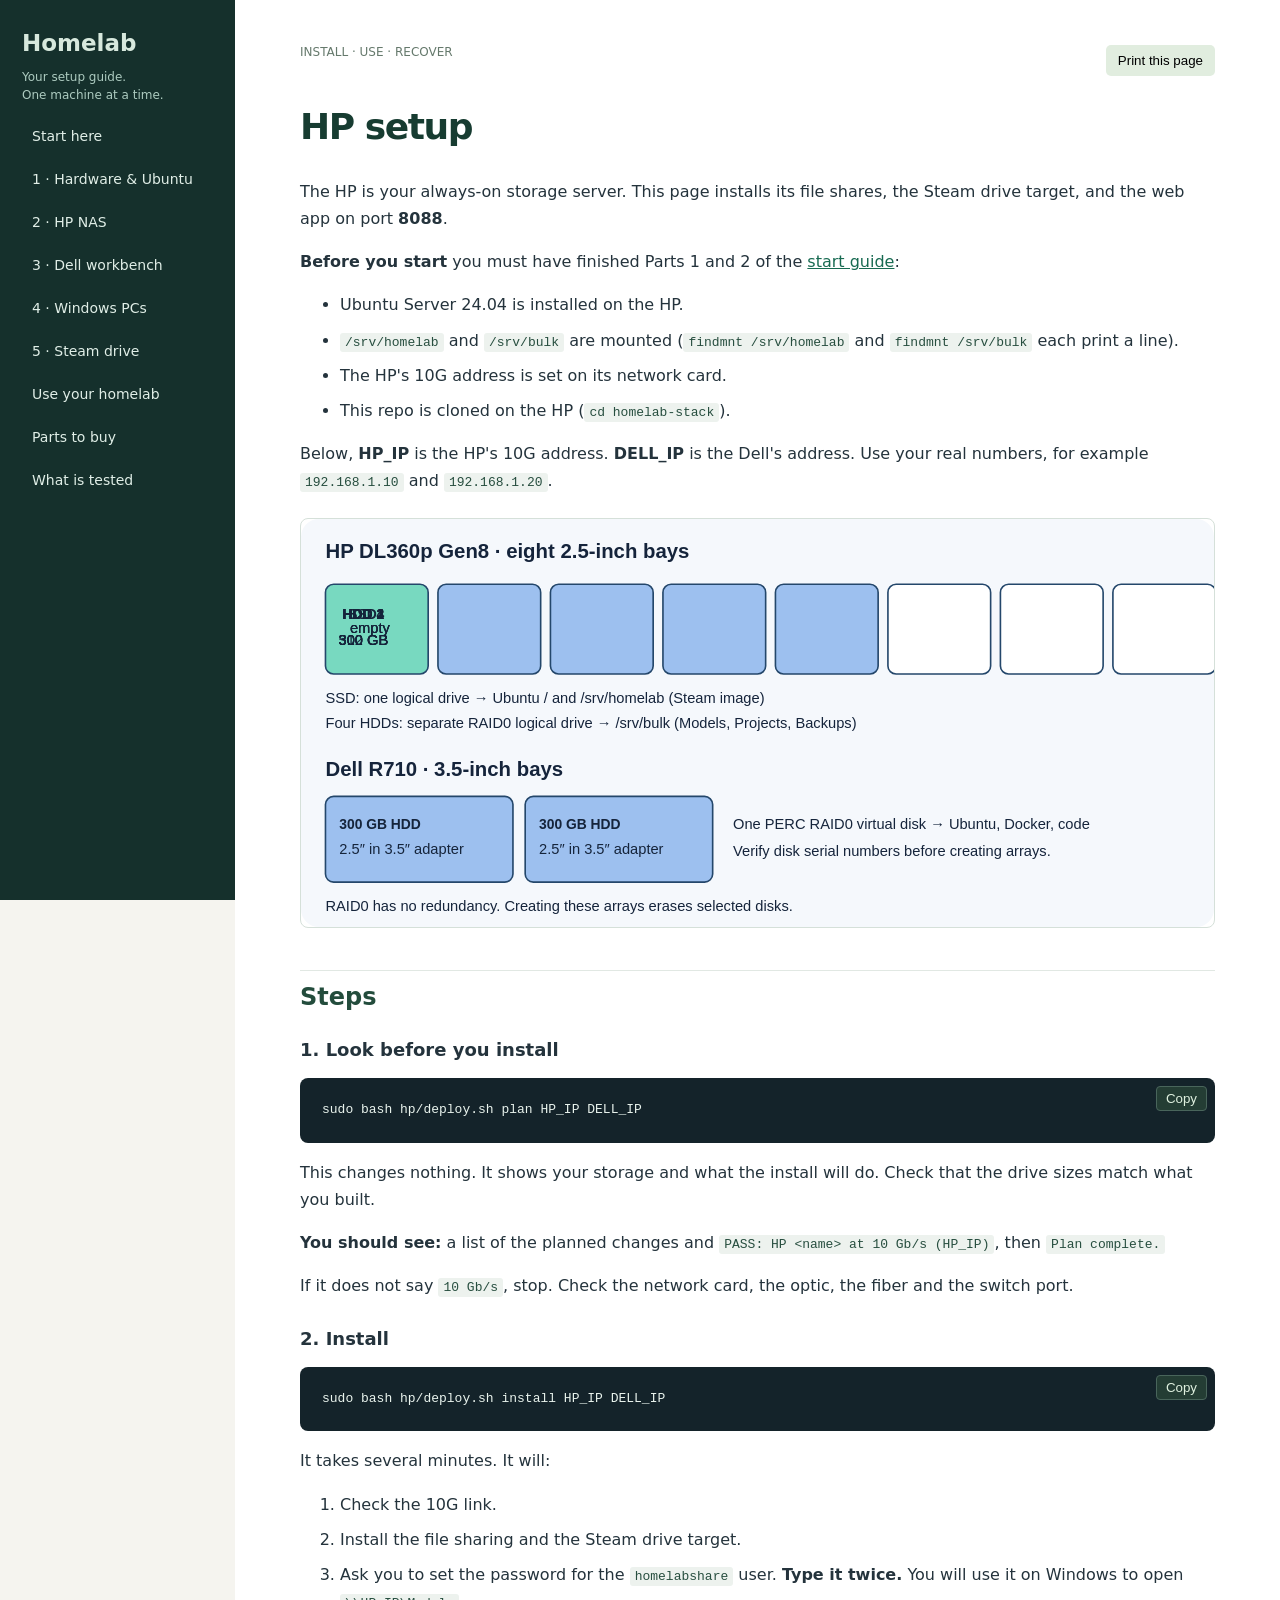
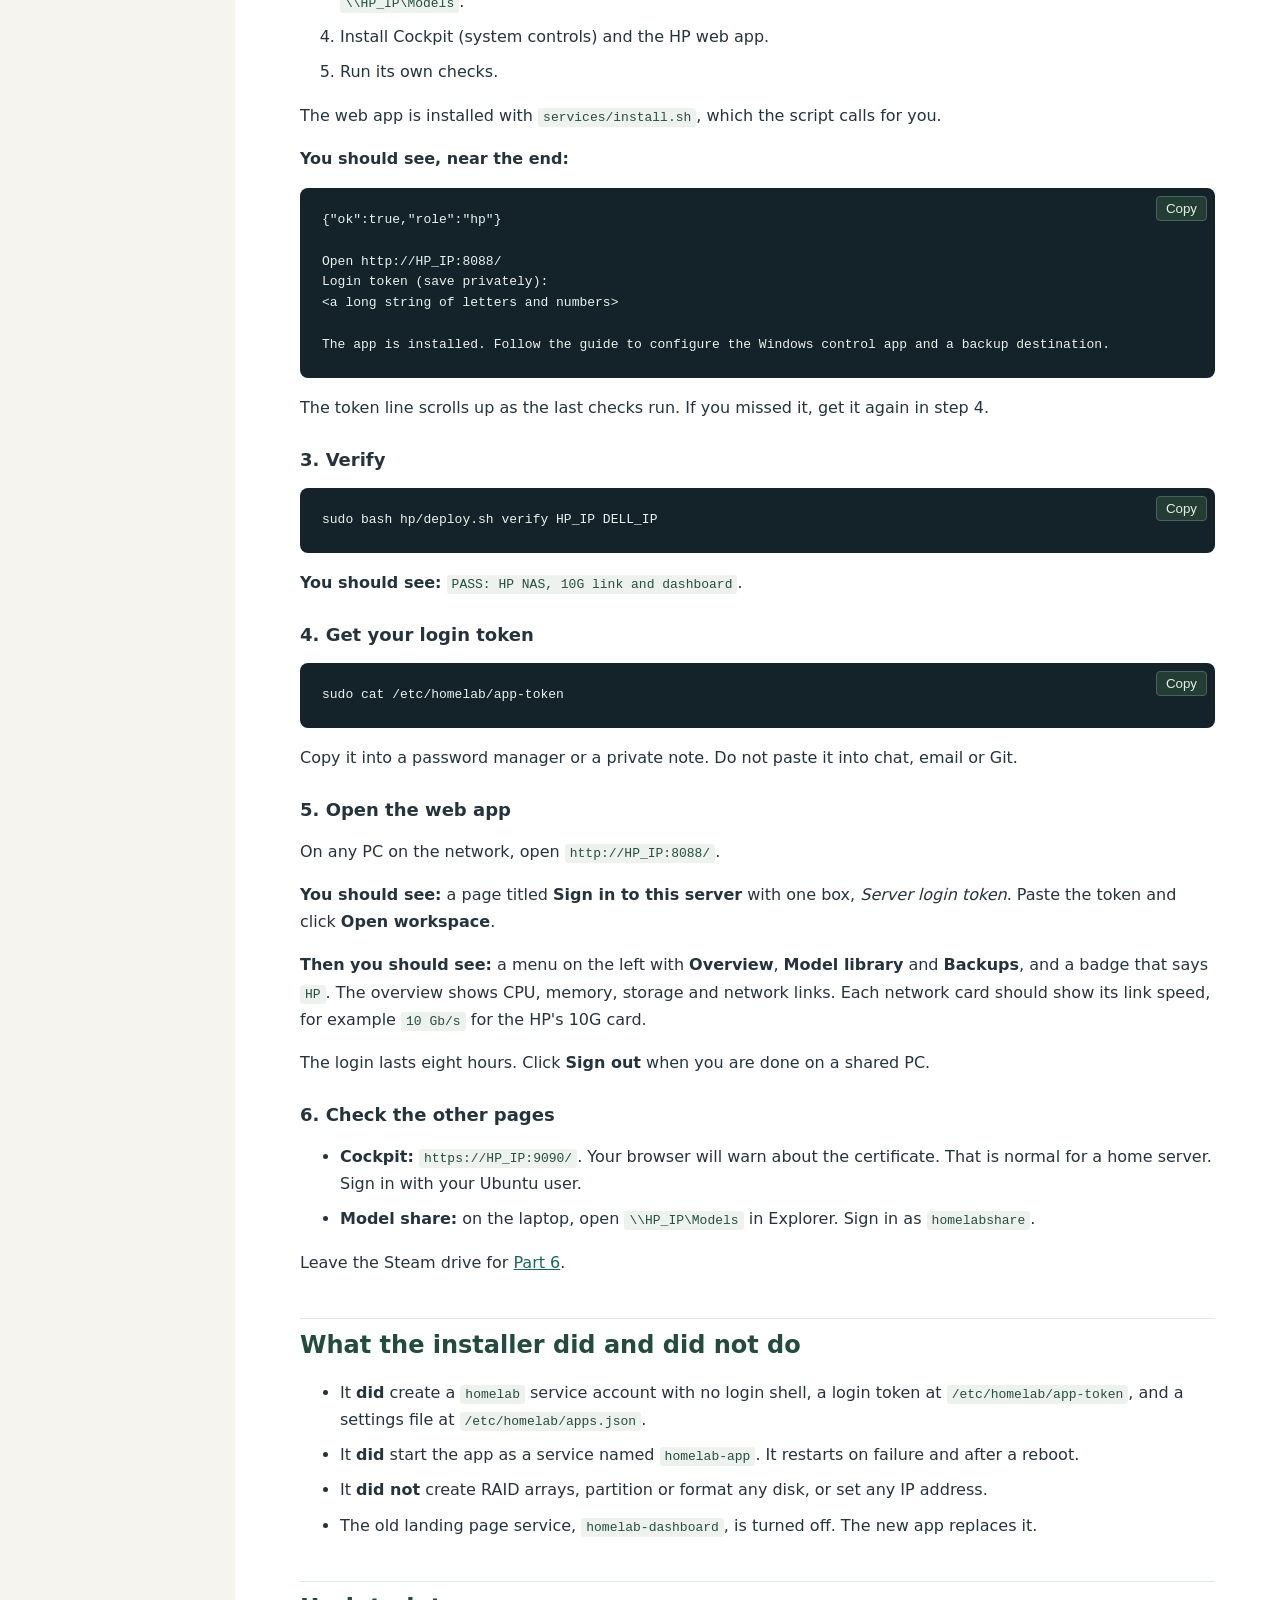
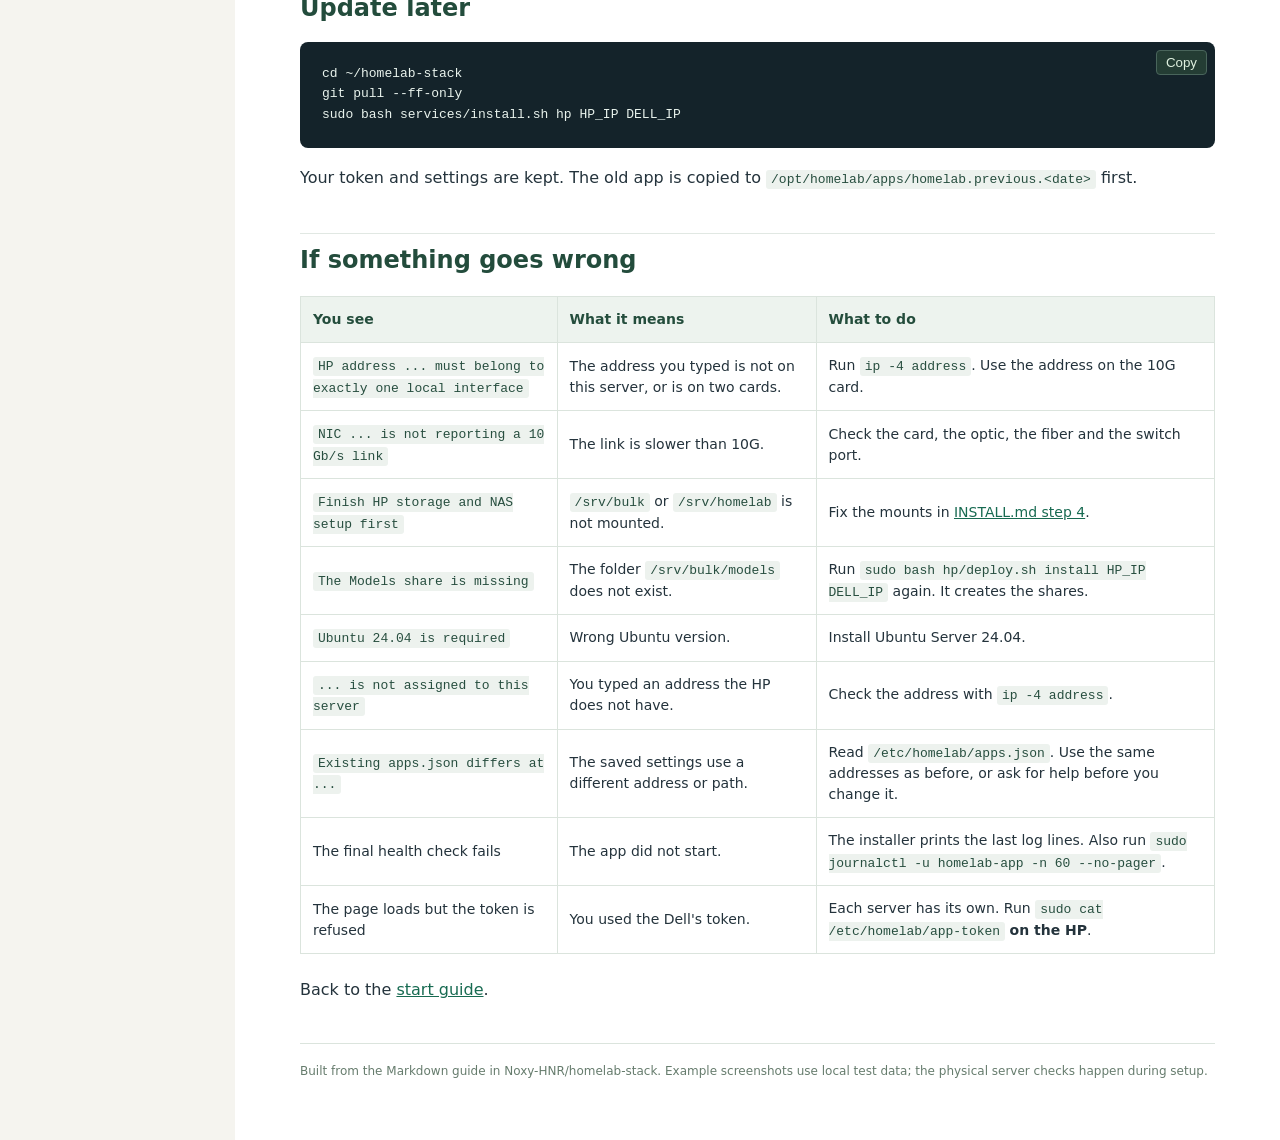
==== docs/setup/HP.html @ 75587064 "Build homelab model library, dev workbench, backup controls, and visual guide" ====
<!doctype html><html lang="en"><head><meta charset="utf-8"><meta name="viewport" content="width=device-width,initial-scale=1"><title>HP setup · Homelab</title><link rel="stylesheet" href="../assets/guide.css"></head><body><aside><strong>Homelab</strong><p>Your setup guide.<br>One machine at a time.</p><a href="../guide.html">Start here</a><a href="../INSTALL.html">1 · Hardware & Ubuntu</a><a href="HP.html">2 · HP NAS</a><a href="DELL.html">3 · Dell workbench</a><a href="WINDOWS.html">4 · Windows PCs</a><a href="../GAME-DRIVE.html">5 · Steam drive</a><a href="../DAILY-USE.html">Use your homelab</a><a href="../PARTS.html">Parts to buy</a><a href="../VALIDATION.html">What is tested</a></aside><main><div class="topbar"><span>INSTALL · USE · RECOVER</span><button id="print">Print this page</button></div><h1 id="hp-setup">HP setup</h1>
<p>The HP is your always-on storage server. This page installs its file shares, the Steam drive target, and the web app on port <strong>8088</strong>.</p>
<p><strong>Before you start</strong> you must have finished Parts 1 and 2 of the <a href="../guide.html">start guide</a>:</p>
<ul>
<li>Ubuntu Server 24.04 is installed on the HP.</li>
<li><code>/srv/homelab</code> and <code>/srv/bulk</code> are mounted (<code>findmnt /srv/homelab</code> and <code>findmnt /srv/bulk</code> each print a line).</li>
<li>The HP's 10G address is set on its network card.</li>
<li>This repo is cloned on the HP (<code>cd homelab-stack</code>).</li>
</ul>
<p>Below, <strong>HP_IP</strong> is the HP's 10G address. <strong>DELL_IP</strong> is the Dell's address. Use your real numbers, for example <code>192.168.1.10</code> and <code>192.168.1.20</code>.</p>
<p><img alt="Initial HP and Dell drive layouts" src="../assets/drives.svg" /></p>
<h2 id="steps">Steps</h2>
<h3 id="1-look-before-you-install">1. Look before you install</h3>
<pre><code class="language-bash">sudo bash hp/deploy.sh plan HP_IP DELL_IP
</code></pre>
<p>This changes nothing. It shows your storage and what the install will do. Check that the drive sizes match what you built.</p>
<p><strong>You should see:</strong> a list of the planned changes and <code>PASS: HP &lt;name&gt; at 10 Gb/s (HP_IP)</code>, then <code>Plan complete.</code></p>
<p>If it does not say <code>10 Gb/s</code>, stop. Check the network card, the optic, the fiber and the switch port.</p>
<h3 id="2-install">2. Install</h3>
<pre><code class="language-bash">sudo bash hp/deploy.sh install HP_IP DELL_IP
</code></pre>
<p>It takes several minutes. It will:</p>
<ol>
<li>Check the 10G link.</li>
<li>Install the file sharing and the Steam drive target.</li>
<li>Ask you to set the password for the <code>homelabshare</code> user. <strong>Type it twice.</strong> You will use it on Windows to open <code>\\HP_IP\Models</code>.</li>
<li>Install Cockpit (system controls) and the HP web app.</li>
<li>Run its own checks.</li>
</ol>
<p>The web app is installed with <code>services/install.sh</code>, which the script calls for you.</p>
<p><strong>You should see, near the end:</strong></p>
<pre><code class="language-text">{&quot;ok&quot;:true,&quot;role&quot;:&quot;hp&quot;}

Open http://HP_IP:8088/
Login token (save privately):
&lt;a long string of letters and numbers&gt;

The app is installed. Follow the guide to configure the Windows control app and a backup destination.
</code></pre>
<p>The token line scrolls up as the last checks run. If you missed it, get it again in step 4.</p>
<h3 id="3-verify">3. Verify</h3>
<pre><code class="language-bash">sudo bash hp/deploy.sh verify HP_IP DELL_IP
</code></pre>
<p><strong>You should see:</strong> <code>PASS: HP NAS, 10G link and dashboard</code>.</p>
<h3 id="4-get-your-login-token">4. Get your login token</h3>
<pre><code class="language-bash">sudo cat /etc/homelab/app-token
</code></pre>
<p>Copy it into a password manager or a private note. Do not paste it into chat, email or Git.</p>
<h3 id="5-open-the-web-app">5. Open the web app</h3>
<p>On any PC on the network, open <code>http://HP_IP:8088/</code>.</p>
<p><strong>You should see:</strong> a page titled <strong>Sign in to this server</strong> with one box, <em>Server login token</em>. Paste the token and click <strong>Open workspace</strong>.</p>
<p><strong>Then you should see:</strong> a menu on the left with <strong>Overview</strong>, <strong>Model library</strong> and <strong>Backups</strong>, and a badge that says <code>HP</code>. The overview shows CPU, memory, storage and network links. Each network card should show its link speed, for example <code>10 Gb/s</code> for the HP's 10G card.</p>
<p>The login lasts eight hours. Click <strong>Sign out</strong> when you are done on a shared PC.</p>
<h3 id="6-check-the-other-pages">6. Check the other pages</h3>
<ul>
<li><strong>Cockpit:</strong> <code>https://HP_IP:9090/</code>. Your browser will warn about the certificate. That is normal for a home server. Sign in with your Ubuntu user.</li>
<li><strong>Model share:</strong> on the laptop, open <code>\\HP_IP\Models</code> in Explorer. Sign in as <code>homelabshare</code>.</li>
</ul>
<p>Leave the Steam drive for <a href="../guide.html#part-6-set-up-the-steam-drive-then-check-everything">Part 6</a>.</p>
<h2 id="what-the-installer-did-and-did-not-do">What the installer did and did not do</h2>
<ul>
<li>It <strong>did</strong> create a <code>homelab</code> service account with no login shell, a login token at <code>/etc/homelab/app-token</code>, and a settings file at <code>/etc/homelab/apps.json</code>.</li>
<li>It <strong>did</strong> start the app as a service named <code>homelab-app</code>. It restarts on failure and after a reboot.</li>
<li>It <strong>did not</strong> create RAID arrays, partition or format any disk, or set any IP address.</li>
<li>The old landing page service, <code>homelab-dashboard</code>, is turned off. The new app replaces it.</li>
</ul>
<h2 id="update-later">Update later</h2>
<pre><code class="language-bash">cd ~/homelab-stack
git pull --ff-only
sudo bash services/install.sh hp HP_IP DELL_IP
</code></pre>
<p>Your token and settings are kept. The old app is copied to <code>/opt/homelab/apps/homelab.previous.&lt;date&gt;</code> first.</p>
<h2 id="if-something-goes-wrong">If something goes wrong</h2>
<table>
<thead>
<tr>
<th>You see</th>
<th>What it means</th>
<th>What to do</th>
</tr>
</thead>
<tbody>
<tr>
<td><code>HP address ... must belong to exactly one local interface</code></td>
<td>The address you typed is not on this server, or is on two cards.</td>
<td>Run <code>ip -4 address</code>. Use the address on the 10G card.</td>
</tr>
<tr>
<td><code>NIC ... is not reporting a 10 Gb/s link</code></td>
<td>The link is slower than 10G.</td>
<td>Check the card, the optic, the fiber and the switch port.</td>
</tr>
<tr>
<td><code>Finish HP storage and NAS setup first</code></td>
<td><code>/srv/bulk</code> or <code>/srv/homelab</code> is not mounted.</td>
<td>Fix the mounts in <a href="../INSTALL.html#4-install-ubuntu-on-both-servers">INSTALL.md step 4</a>.</td>
</tr>
<tr>
<td><code>The Models share is missing</code></td>
<td>The folder <code>/srv/bulk/models</code> does not exist.</td>
<td>Run <code>sudo bash hp/deploy.sh install HP_IP DELL_IP</code> again. It creates the shares.</td>
</tr>
<tr>
<td><code>Ubuntu 24.04 is required</code></td>
<td>Wrong Ubuntu version.</td>
<td>Install Ubuntu Server 24.04.</td>
</tr>
<tr>
<td><code>... is not assigned to this server</code></td>
<td>You typed an address the HP does not have.</td>
<td>Check the address with <code>ip -4 address</code>.</td>
</tr>
<tr>
<td><code>Existing apps.json differs at ...</code></td>
<td>The saved settings use a different address or path.</td>
<td>Read <code>/etc/homelab/apps.json</code>. Use the same addresses as before, or ask for help before you change it.</td>
</tr>
<tr>
<td>The final health check fails</td>
<td>The app did not start.</td>
<td>The installer prints the last log lines. Also run <code>sudo journalctl -u homelab-app -n 60 --no-pager</code>.</td>
</tr>
<tr>
<td>The page loads but the token is refused</td>
<td>You used the Dell's token.</td>
<td>Each server has its own. Run <code>sudo cat /etc/homelab/app-token</code> <strong>on the HP</strong>.</td>
</tr>
</tbody>
</table>
<p>Back to the <a href="../guide.html">start guide</a>.</p><footer>Built from the Markdown guide in Noxy-HNR/homelab-stack. Example screenshots use local test data; the physical server checks happen during setup.</footer></main><script src="../assets/guide.js"></script></body></html>
---- docs/assets/guide.css ----
:root{font-family:Segoe UI,system-ui,sans-serif;color:#24333c;background:#f5f4ef}*{box-sizing:border-box}body{margin:0}aside{position:fixed;top:0;bottom:0;width:235px;background:#15302c;color:#d7e8dd;padding:30px 22px;overflow:auto}aside strong{display:block;font-size:23px;margin:0 0 8px}aside p{font-size:12px;color:#adcbc0;line-height:1.5}aside a{display:block;color:#e0eee7;text-decoration:none;padding:12px 10px;border-radius:5px;margin:3px 0;font-size:14px}aside a:hover{background:#284c40}main{margin-left:235px;max-width:1160px;padding:45px 65px 70px;background:#fff;min-height:100vh}h1{font-size:36px;letter-spacing:-.04em;line-height:1.16;margin:0 0 30px;color:#173c31}h2{font-size:24px;margin-top:42px;padding-top:12px;border-top:1px solid #e1e8e3;color:#234c3c}h3{font-size:18px;margin-top:28px}p,li{font-size:16px;line-height:1.7}li{margin-bottom:8px}a{color:#176a51}img{display:block;max-width:100%;height:auto;border:1px solid #d5e0d9;border-radius:8px;margin:24px auto}img[src$="imagestream-card.jpg"]{max-height:430px;width:auto}pre{position:relative;background:#14232a;color:#e9f3ed;padding:22px;border-radius:8px;overflow:auto;line-height:1.6;font-size:13px}pre code{background:none;color:inherit;padding:0;font-size:13px}code{background:#edf2ee;color:#274e3f;padding:2px 5px;border-radius:3px;font-size:13px;overflow-wrap:anywhere}table{border-collapse:collapse;width:100%;font-size:14px;margin:22px 0}th{background:#edf3ee;text-align:left;color:#244d3c}th,td{border:1px solid #dbe4dd;padding:12px;line-height:1.5}blockquote{margin:22px 0;border-left:4px solid #76a486;background:#edf5ef;padding:10px 20px}.topbar{display:flex;justify-content:space-between;color:#65796c;font-size:12px;margin-bottom:30px}.topbar button{background:#e1eddf;border:0;padding:8px 12px;border-radius:5px;cursor:pointer}pre button{position:absolute;right:8px;top:8px;border:1px solid #49655b;background:#243d34;color:#dff0df;border-radius:4px;padding:4px 9px;cursor:pointer}footer{border-top:1px solid #dbe4dd;color:#667c6d;font-size:12px;margin-top:40px;padding-top:20px}@media(max-width:800px){aside{position:static;width:auto}aside a{display:inline-block}main{margin:0;padding:28px 20px}h1{font-size:30px}table{display:block;overflow:auto}}@media print{aside,.topbar,pre button{display:none}main{margin:0;padding:0;max-width:none}pre{white-space:pre-wrap;background:#f0f0f0;color:#000}img{max-height:650px;page-break-inside:avoid}a{color:#000}h2,h3{break-after:avoid}}
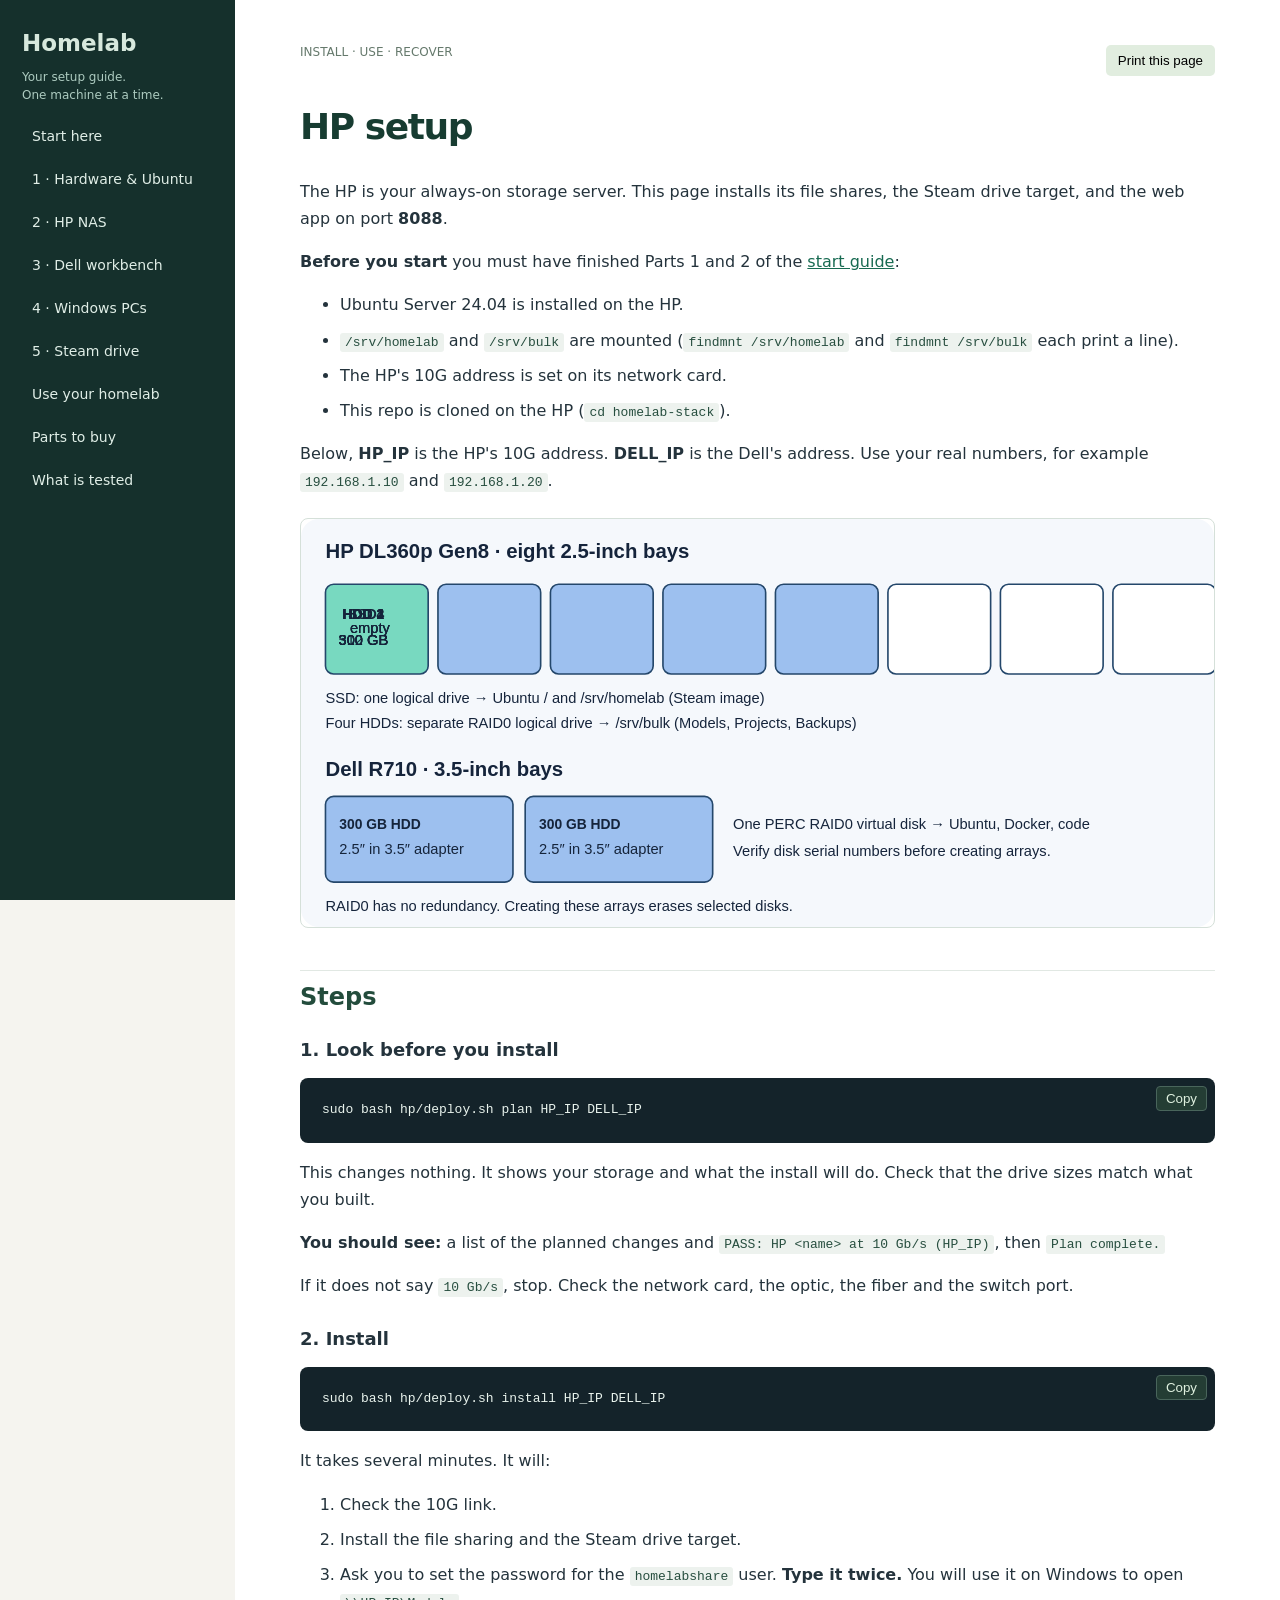
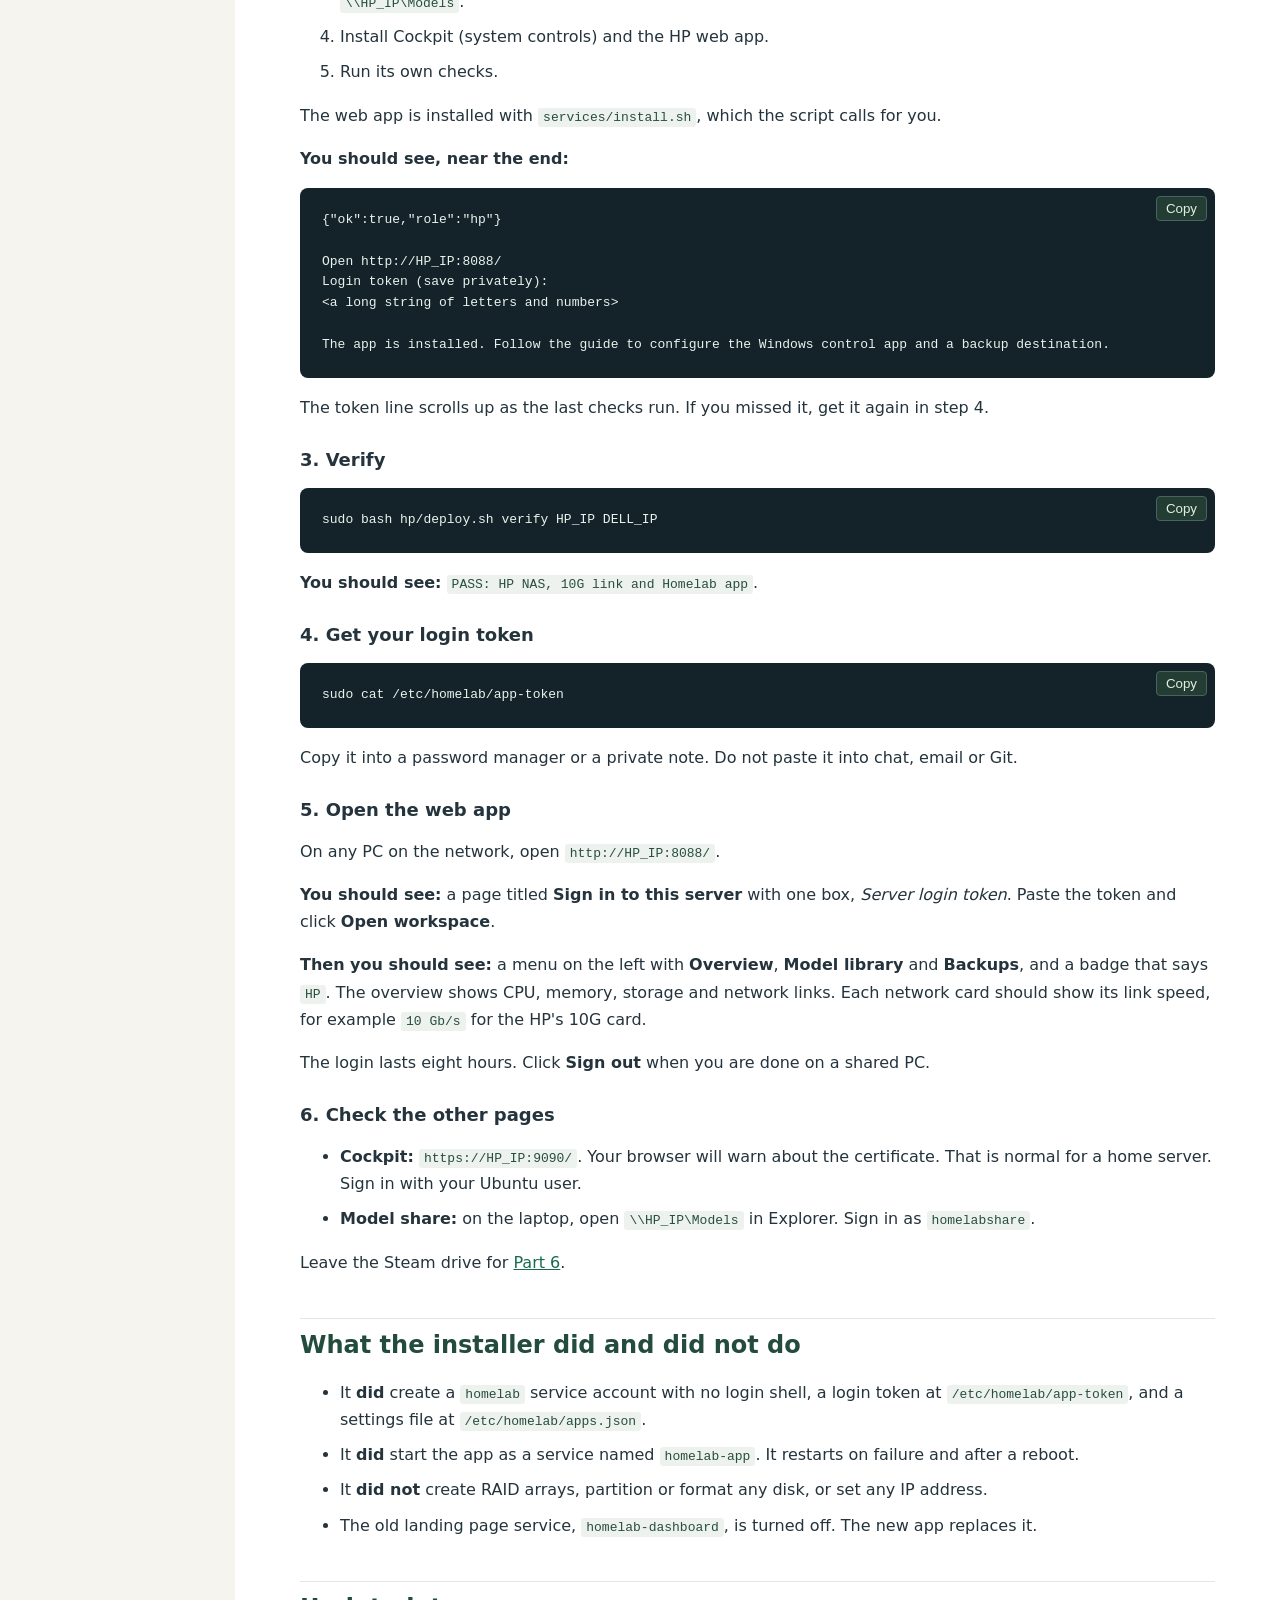
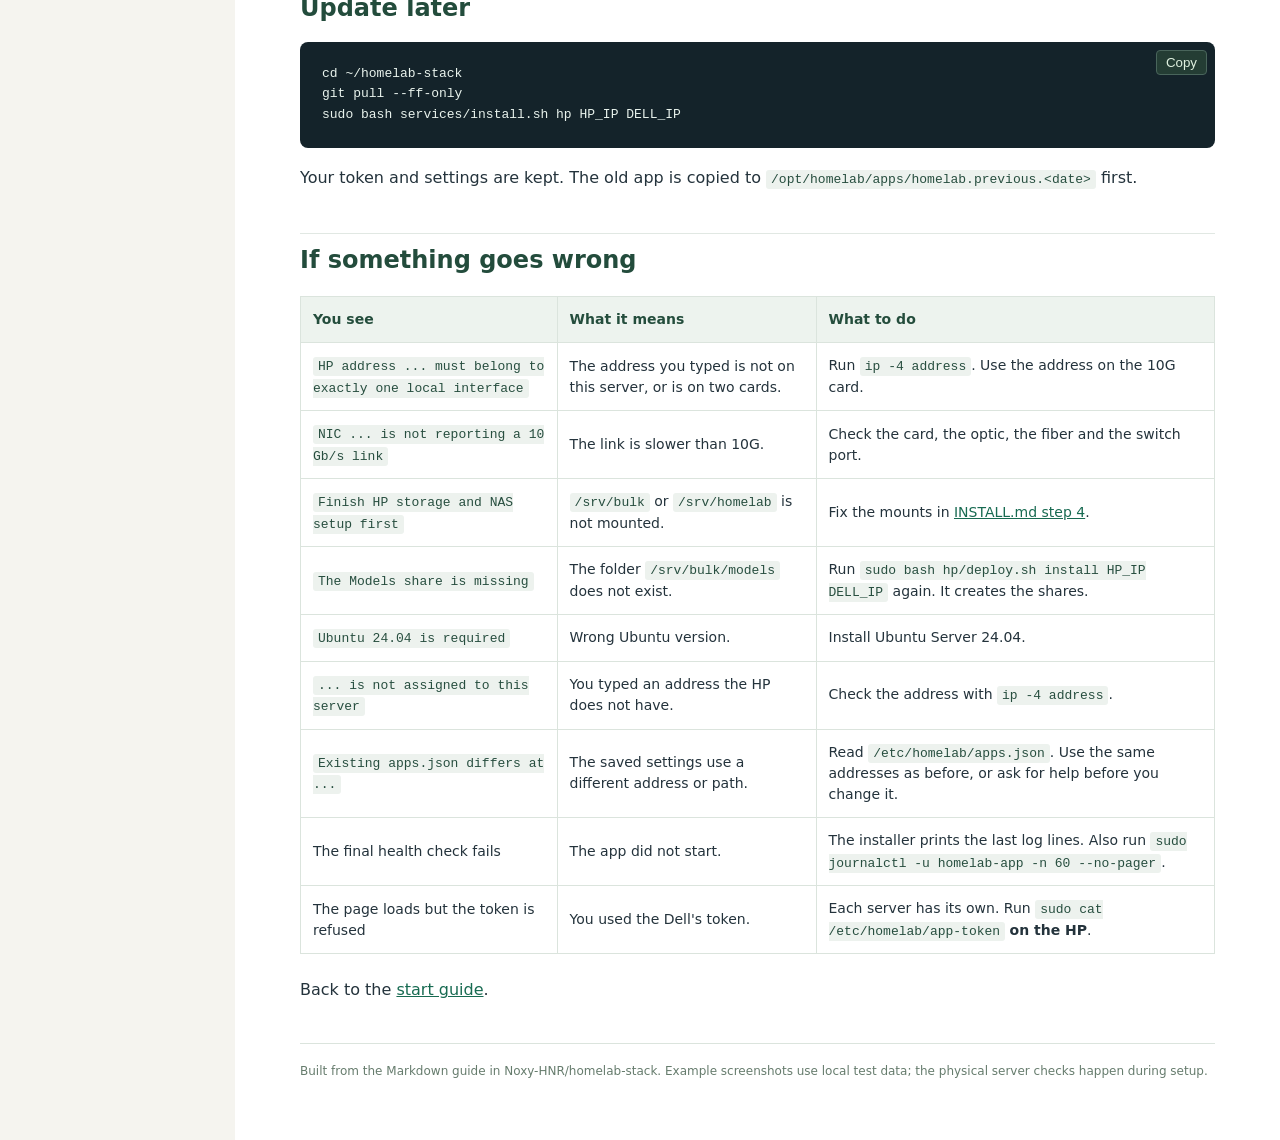
==== commit 5aee1ef1: "Remove legacy MCP demo and align machine guide checks" ====
--- a/docs/setup/HP.html
+++ b/docs/setup/HP.html
@@ -41,7 +41,7 @@
 <h3 id="3-verify">3. Verify</h3>
 <pre><code class="language-bash">sudo bash hp/deploy.sh verify HP_IP DELL_IP
 </code></pre>
-<p><strong>You should see:</strong> <code>PASS: HP NAS, 10G link and dashboard</code>.</p>
+<p><strong>You should see:</strong> <code>PASS: HP NAS, 10G link and Homelab app</code>.</p>
 <h3 id="4-get-your-login-token">4. Get your login token</h3>
 <pre><code class="language-bash">sudo cat /etc/homelab/app-token
 </code></pre>
